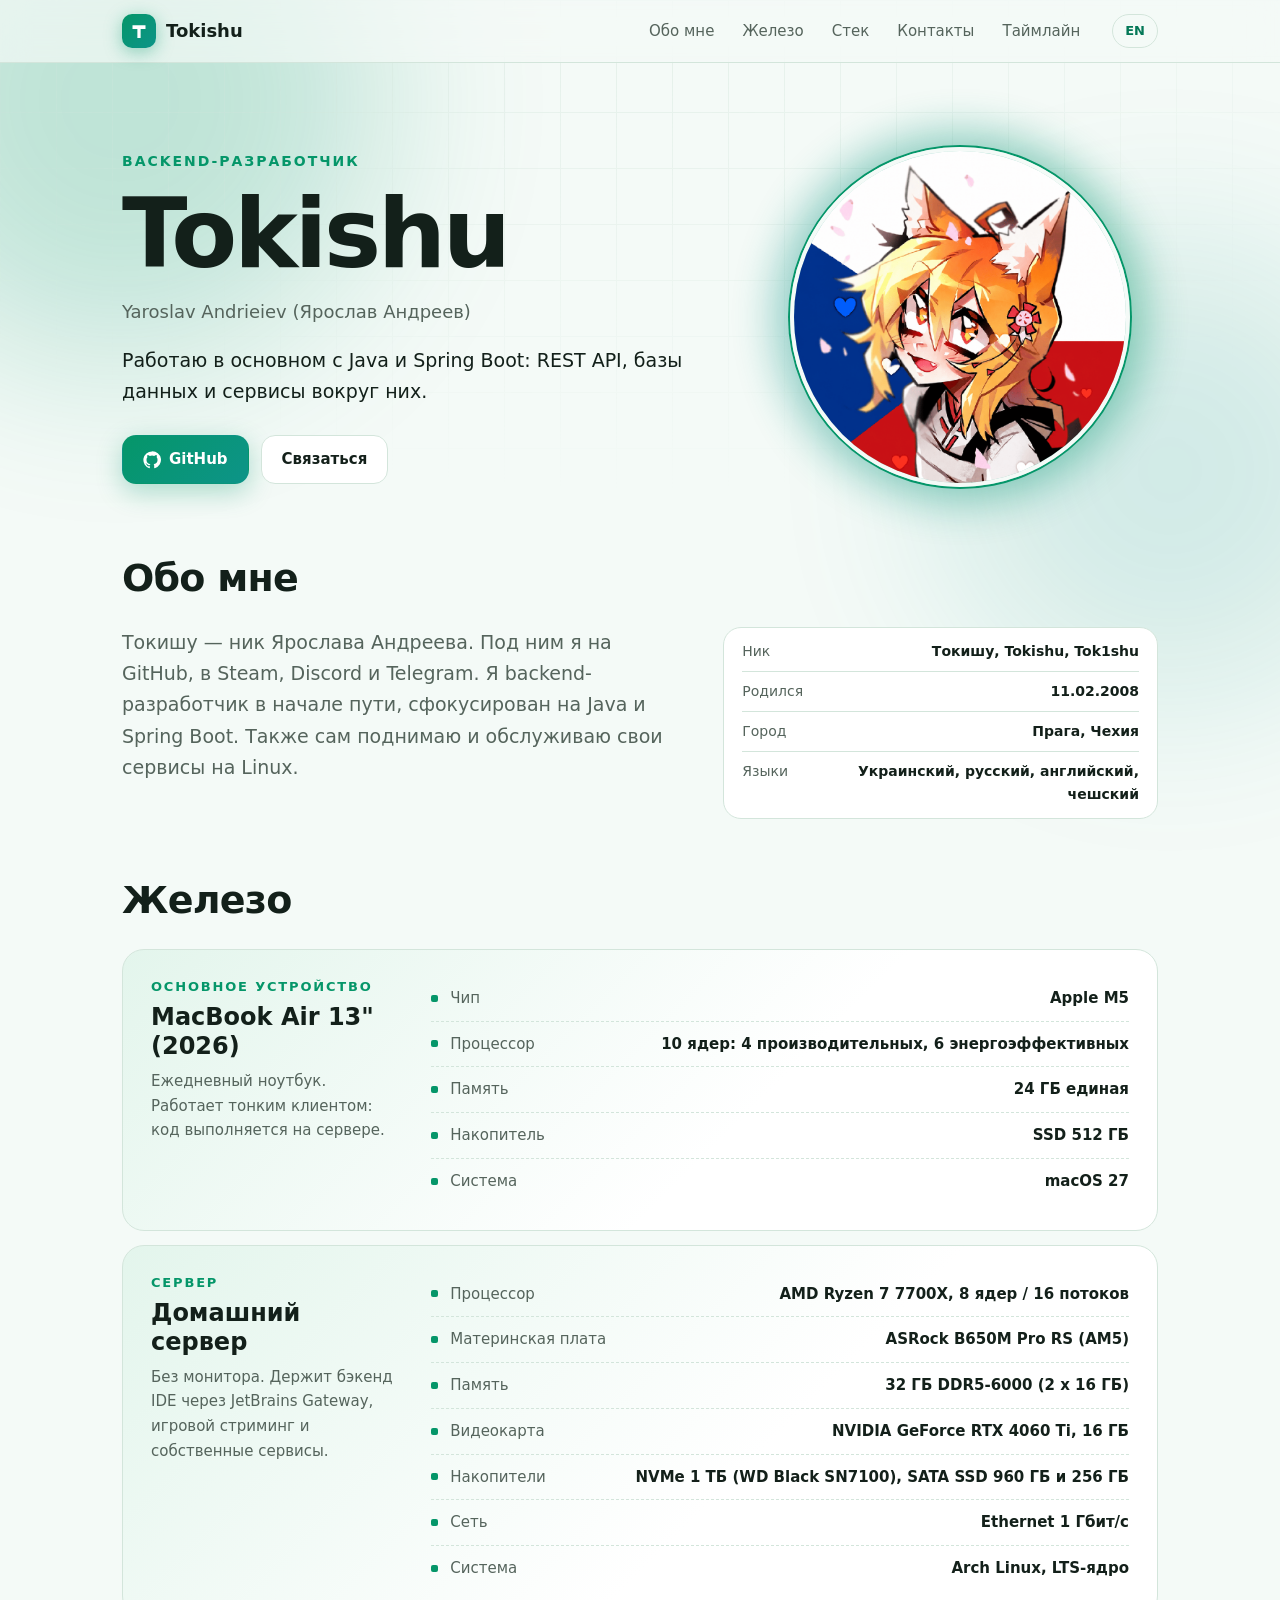
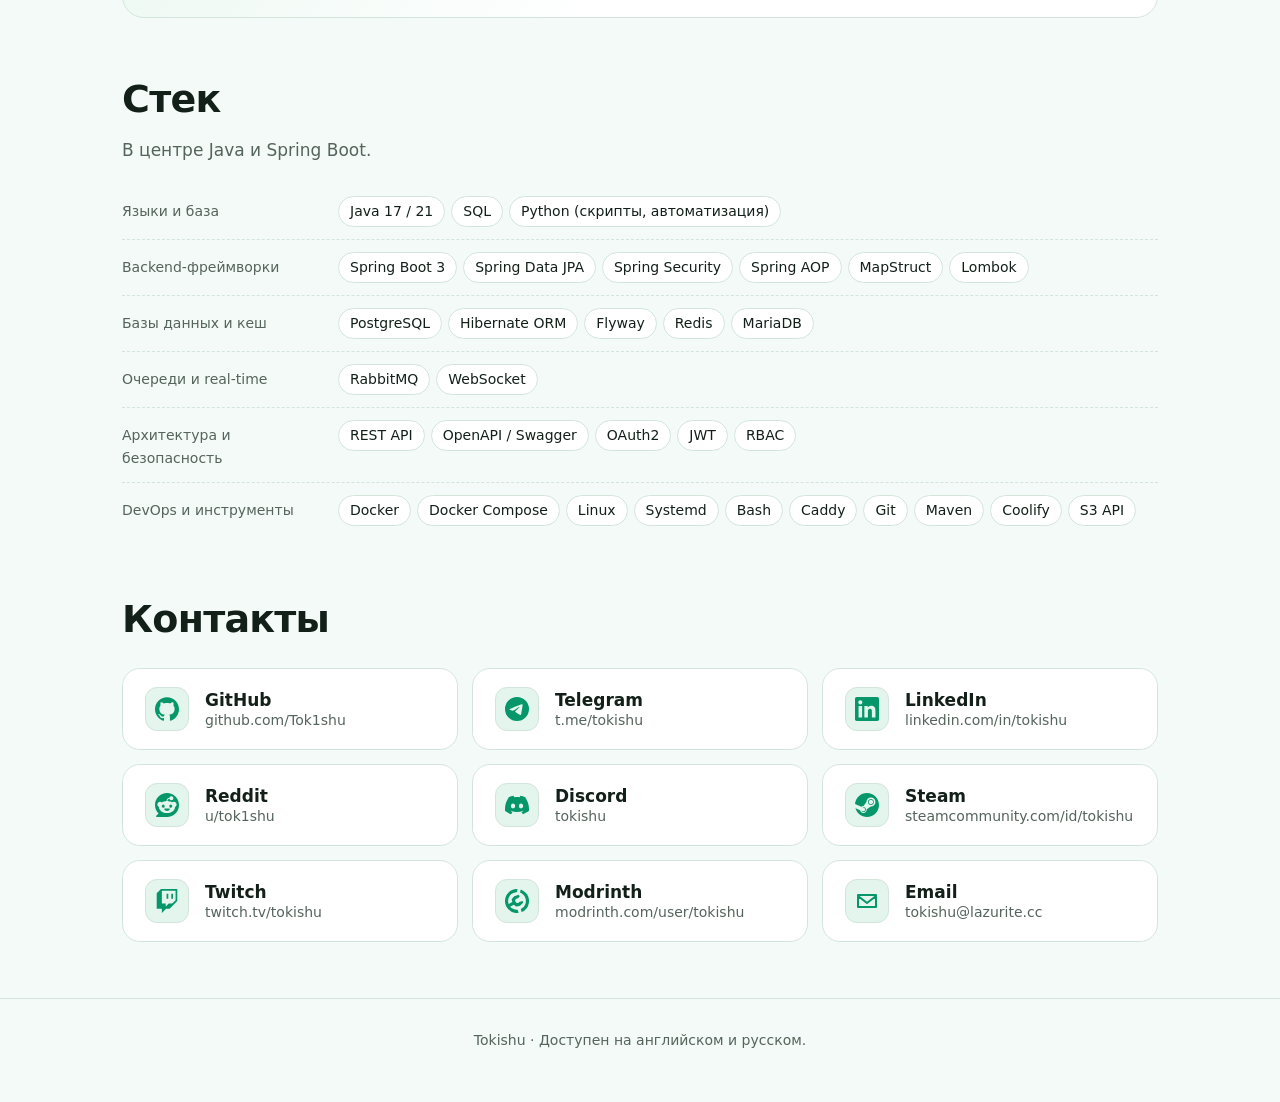
==== ru/index.html @ 4b9541d2 "Initial site: tokishu.lazurite.cc Static personal site (EN/RU) with timeline, hardware, stack and co" ====
<!doctype html>
<html lang="ru"><head><meta charset="utf-8"><meta name="viewport" content="width=device-width,initial-scale=1">
<title>Токишу (Tokishu): backend-разработчик, Java и Spring Boot</title>
<meta name="description" content="Токишу (Ярослав Андреев, Tokishu, Tok1shu) — backend-разработчик, работает с Java и Spring Boot. Профили, железо и контакты.">
<link rel="canonical" href="https://tokishu.lazurite.cc/ru/">
<link rel="alternate" hreflang="en" href="https://tokishu.lazurite.cc/"><link rel="alternate" hreflang="ru" href="https://tokishu.lazurite.cc/ru/"><link rel="alternate" hreflang="x-default" href="https://tokishu.lazurite.cc/">
<meta property="og:type" content="profile"><meta property="og:title" content="Токишу (Tokishu): backend-разработчик, Java и Spring Boot"><meta property="og:description" content="Токишу (Ярослав Андреев, Tokishu, Tok1shu) — backend-разработчик, работает с Java и Spring Boot. Профили, железо и контакты."><meta property="og:url" content="https://tokishu.lazurite.cc/ru/">
<meta property="profile:first_name" content="Yaroslav"><meta property="profile:last_name" content="Andrieiev"><meta property="profile:username" content="tokishu">
<meta name="robots" content="index,follow,max-image-preview:large,max-snippet:-1,max-video-preview:-1">
<meta name="author" content="Yaroslav Andrieiev">
<meta name="referrer" content="strict-origin-when-cross-origin">
<meta name="color-scheme" content="dark light">
<meta name="theme-color" content="#141414" media="(prefers-color-scheme: dark)"><meta name="theme-color" content="#f4faf7" media="(prefers-color-scheme: light)">
<meta name="format-detection" content="telephone=no">
<link rel="icon" href="/favicon.svg" type="image/svg+xml"><link rel="icon" href="/icon-192.png" type="image/png" sizes="192x192"><link rel="apple-touch-icon" href="/apple-touch-icon.png"><link rel="manifest" href="/site.webmanifest">
<link rel="alternate" type="text/plain" href="/llms.txt" title="llms.txt"><link rel="sitemap" type="application/xml" href="/sitemap.xml">
<meta property="og:site_name" content="Tokishu"><meta property="og:locale" content="ru_RU"><meta property="og:locale:alternate" content="en_US">
<meta property="og:image" content="https://tokishu.lazurite.cc/og-ru.png"><meta property="og:image:type" content="image/png"><meta property="og:image:width" content="1200"><meta property="og:image:height" content="630"><meta property="og:image:alt" content="Токишу, Ярослав Андреев, backend-разработчик: Java и Spring Boot">
<meta name="twitter:card" content="summary_large_image"><meta name="twitter:title" content="Токишу (Tokishu): backend-разработчик, Java и Spring Boot"><meta name="twitter:description" content="Токишу (Ярослав Андреев, Tokishu, Tok1shu) — backend-разработчик, работает с Java и Spring Boot. Профили, железо и контакты."><meta name="twitter:image" content="https://tokishu.lazurite.cc/og-ru.png"><meta name="twitter:image:alt" content="Токишу, Ярослав Андреев, backend-разработчик: Java и Spring Boot">
<link rel="stylesheet" href="/style.css">
<script type="application/ld+json">{"@context": "https://schema.org", "@graph": [{"@type": "Person", "@id": "https://tokishu.lazurite.cc/#person", "name": "Tokishu", "alternateName": ["Tok1shu", "Токишу", "Yaroslav Andrieiev", "Ярослав Андреев"], "givenName": "Yaroslav", "familyName": "Andrieiev", "birthDate": "2008-02-11", "homeLocation": {"@type": "City", "name": "Prague"}, "url": "https://tokishu.lazurite.cc/", "image": "https://tokishu.lazurite.cc/avatar.jpg", "jobTitle": "Backend developer", "description": "Токишу (Ярослав Андреев, Tokishu, Tok1shu) — backend-разработчик, работает с Java и Spring Boot. Профили, железо и контакты.", "email": "tokishu@lazurite.cc", "knowsAbout": ["Java", "Spring Boot", "REST API", "Backend development", "Linux", "Docker"], "sameAs": ["https://github.com/Tok1shu", "https://www.twitch.tv/tokishu", "https://modrinth.com/user/tokishu", "https://steamcommunity.com/id/tokishu/", "https://discord.com/users/761175017588916224", "https://t.me/tokishu", "https://www.linkedin.com/in/tokishu/", "https://www.reddit.com/user/tok1shu/"]}, {"@type": "WebSite", "@id": "https://tokishu.lazurite.cc/#site", "url": "https://tokishu.lazurite.cc/", "name": "Tokishu", "inLanguage": "ru"}]}</script>
</head><body>
<div class="bg" aria-hidden="true"><i class="o1"></i><i class="o2"></i><i class="grid"></i></div>
<header class="top"><div class="wrap bar2"><a class="brand" href="/ru/"><span class="tile" aria-hidden="true"><svg viewBox="0 0 64 64"><path d="M16 18h32v9H36v22h-8V27H16z" fill="currentColor"/></svg></span><span>Tokishu</span></a>
<nav><a href="#about">Обо мне</a><a href="#hardware">Железо</a><a href="#stack">Стек</a><a href="#contacts">Контакты</a><a href="/ru/timeline/">Таймлайн</a></nav><a class="lang" href="/" hreflang="en">EN</a></div></header>
<main>
<section class="hero wrap" id="top"><div class="hcopy">
<div class="role">Backend-разработчик</div>
<h1>Tokishu</h1>
<p class="real">Yaroslav Andrieiev (Ярослав Андреев)</p>
<p class="lead">Работаю в основном с Java и Spring Boot: REST API, базы данных и сервисы вокруг них.</p>
<div class="cta"><a class="btn primary" href="https://github.com/Tok1shu"><svg viewBox="0 0 24 24" aria-hidden="true"><path fill="currentColor" d="M12 .5a11.5 11.5 0 0 0-3.64 22.41c.58.1.79-.25.79-.56v-2c-3.2.7-3.87-1.37-3.87-1.37-.52-1.33-1.28-1.69-1.28-1.69-1.04-.71.08-.7.08-.7 1.15.08 1.76 1.18 1.76 1.18 1.03 1.76 2.7 1.25 3.35.96.1-.74.4-1.25.73-1.54-2.55-.29-5.24-1.28-5.24-5.69 0-1.26.45-2.28 1.18-3.09-.12-.29-.51-1.46.11-3.05 0 0 .97-.31 3.17 1.18a11 11 0 0 1 5.77 0c2.2-1.49 3.17-1.18 3.17-1.18.62 1.59.23 2.76.11 3.05.74.81 1.18 1.83 1.18 3.09 0 4.42-2.69 5.39-5.25 5.68.41.36.78 1.06.78 2.13v3.16c0 .31.21.67.8.56A11.5 11.5 0 0 0 12 .5z"/></svg>GitHub</a><a class="btn" href="#contacts">Связаться</a></div></div>
<div class="ava"><img src="/avatar.jpg" alt="Tokishu" width="460" height="460"></div></section>
<section class="wrap" id="about"><h2>Обо мне</h2><div class="split"><p class="big">Токишу — ник Ярослава Андреева. Под ним я на GitHub, в Steam, Discord и Telegram. Я backend-разработчик в начале пути, сфокусирован на Java и Spring Boot. Также сам поднимаю и обслуживаю свои сервисы на Linux.</p><dl class="facts"><div><dt>Ник</dt><dd>Токишу, Tokishu, Tok1shu</dd></div><div><dt>Родился</dt><dd>11.02.2008</dd></div><div><dt>Город</dt><dd>Прага, Чехия</dd></div><div><dt>Языки</dt><dd>Украинский, русский, английский, чешский</dd></div></dl></div></section>
<section class="wrap" id="hardware"><h2>Железо</h2><div class="hwlist"><div class="hwrow"><div class="hwinfo"><div class="eyebrow">Основное устройство</div><h3>MacBook Air 13&quot; (2026)</h3><p>Ежедневный ноутбук. Работает тонким клиентом: код выполняется на сервере.</p></div><dl class="hwstats" style="--n:5"><div><dt>Чип</dt><dd>Apple M5</dd></div><div><dt>Процессор</dt><dd>10 ядер: 4 производительных, 6 энергоэффективных</dd></div><div><dt>Память</dt><dd>24 ГБ единая</dd></div><div><dt>Накопитель</dt><dd>SSD 512 ГБ</dd></div><div><dt>Система</dt><dd>macOS 27</dd></div></dl></div><div class="hwrow"><div class="hwinfo"><div class="eyebrow">Сервер</div><h3>Домашний сервер</h3><p>Без монитора. Держит бэкенд IDE через JetBrains Gateway, игровой стриминг и собственные сервисы.</p></div><dl class="hwstats" style="--n:7"><div><dt>Процессор</dt><dd>AMD Ryzen 7 7700X, 8 ядер / 16 потоков</dd></div><div><dt>Материнская плата</dt><dd>ASRock B650M Pro RS (AM5)</dd></div><div><dt>Память</dt><dd>32 ГБ DDR5-6000 (2 x 16 ГБ)</dd></div><div><dt>Видеокарта</dt><dd>NVIDIA GeForce RTX 4060 Ti, 16 ГБ</dd></div><div><dt>Накопители</dt><dd>NVMe 1 ТБ (WD Black SN7100), SATA SSD 960 ГБ и 256 ГБ</dd></div><div><dt>Сеть</dt><dd>Ethernet 1 Гбит/с</dd></div><div><dt>Система</dt><dd>Arch Linux, LTS-ядро</dd></div></dl></div></div></section>
<section class="wrap" id="stack"><h2>Стек</h2><p class="sub">В центре Java и Spring Boot.</p><div class="sgrid"><div class="sg"><h3>Языки и база</h3><div class="chips"><span>Java 17 / 21</span><span>SQL</span><span>Python (скрипты, автоматизация)</span></div></div><div class="sg"><h3>Backend-фреймворки</h3><div class="chips"><span>Spring Boot 3</span><span>Spring Data JPA</span><span>Spring Security</span><span>Spring AOP</span><span>MapStruct</span><span>Lombok</span></div></div><div class="sg"><h3>Базы данных и кеш</h3><div class="chips"><span>PostgreSQL</span><span>Hibernate ORM</span><span>Flyway</span><span>Redis</span><span>MariaDB</span></div></div><div class="sg"><h3>Очереди и real-time</h3><div class="chips"><span>RabbitMQ</span><span>WebSocket</span></div></div><div class="sg"><h3>Архитектура и безопасность</h3><div class="chips"><span>REST API</span><span>OpenAPI / Swagger</span><span>OAuth2</span><span>JWT</span><span>RBAC</span></div></div><div class="sg"><h3>DevOps и инструменты</h3><div class="chips"><span>Docker</span><span>Docker Compose</span><span>Linux</span><span>Systemd</span><span>Bash</span><span>Caddy</span><span>Git</span><span>Maven</span><span>Coolify</span><span>S3 API</span></div></div></div></section>
<section class="wrap" id="contacts"><h2>Контакты</h2><div class="links">
<a class="link" rel="me" href="https://github.com/Tok1shu"><span class="ic"><svg viewBox="0 0 24 24" aria-hidden="true" fill="currentColor"><path d="M12 .297c-6.63 0-12 5.373-12 12 0 5.303 3.438 9.8 8.205 11.385.6.113.82-.258.82-.577 0-.285-.01-1.04-.015-2.04-3.338.724-4.042-1.61-4.042-1.61C4.422 18.07 3.633 17.7 3.633 17.7c-1.087-.744.084-.729.084-.729 1.205.084 1.838 1.236 1.838 1.236 1.07 1.835 2.809 1.305 3.495.998.108-.776.417-1.305.76-1.605-2.665-.3-5.466-1.332-5.466-5.93 0-1.31.465-2.38 1.235-3.22-.135-.303-.54-1.523.105-3.176 0 0 1.005-.322 3.3 1.23.96-.267 1.98-.399 3-.405 1.02.006 2.04.138 3 .405 2.28-1.552 3.285-1.23 3.285-1.23.645 1.653.24 2.873.12 3.176.765.84 1.23 1.91 1.23 3.22 0 4.61-2.805 5.625-5.475 5.92.42.36.81 1.096.81 2.22 0 1.606-.015 2.896-.015 3.286 0 .315.21.69.825.57C20.565 22.092 24 17.592 24 12.297c0-6.627-5.373-12-12-12"/></svg></span><span><b>GitHub</b>github.com/Tok1shu</span></a><a class="link" rel="me" href="https://t.me/tokishu"><span class="ic"><svg viewBox="0 0 24 24" aria-hidden="true" fill="currentColor"><path d="M11.944 0A12 12 0 0 0 0 12a12 12 0 0 0 12 12 12 12 0 0 0 12-12A12 12 0 0 0 12 0a12 12 0 0 0-.056 0zm4.962 7.224c.1-.002.321.023.465.14a.506.506 0 0 1 .171.325c.016.093.036.306.02.472-.18 1.898-.962 6.502-1.36 8.627-.168.9-.499 1.201-.82 1.23-.696.065-1.225-.46-1.9-.902-1.056-.693-1.653-1.124-2.678-1.8-1.185-.78-.417-1.21.258-1.91.177-.184 3.247-2.977 3.307-3.23.007-.032.014-.15-.056-.212s-.174-.041-.249-.024c-.106.024-1.793 1.14-5.061 3.345-.48.33-.913.49-1.302.48-.428-.008-1.252-.241-1.865-.44-.752-.245-1.349-.374-1.297-.789.027-.216.325-.437.893-.663 3.498-1.524 5.83-2.529 6.998-3.014 3.332-1.386 4.025-1.627 4.476-1.635z"/></svg></span><span><b>Telegram</b>t.me/tokishu</span></a><a class="link" rel="me" href="https://www.linkedin.com/in/tokishu/"><span class="ic"><svg viewBox="0 0 24 24" aria-hidden="true" fill="currentColor"><path d="M20.447 20.452h-3.554v-5.569c0-1.328-.027-3.037-1.852-3.037-1.853 0-2.136 1.445-2.136 2.939v5.667H9.351V9h3.414v1.561h.046c.477-.9 1.637-1.85 3.37-1.85 3.601 0 4.267 2.37 4.267 5.455v6.286zM5.337 7.433c-1.144 0-2.063-.926-2.063-2.065 0-1.138.92-2.063 2.063-2.063 1.14 0 2.064.925 2.064 2.063 0 1.139-.925 2.065-2.064 2.065zm1.782 13.019H3.555V9h3.564v11.452zM22.225 0H1.771C.792 0 0 .774 0 1.729v20.542C0 23.227.792 24 1.771 24h20.451C23.2 24 24 23.227 24 22.271V1.729C24 .774 23.2 0 22.222 0h.003z"/></svg></span><span><b>LinkedIn</b>linkedin.com/in/tokishu</span></a><a class="link" rel="me" href="https://www.reddit.com/user/tok1shu/"><span class="ic"><svg viewBox="0 0 24 24" aria-hidden="true" fill="currentColor"><path d="M12 0C5.373 0 0 5.373 0 12c0 3.314 1.343 6.314 3.515 8.485l-2.286 2.286C.775 23.225 1.097 24 1.738 24H12c6.627 0 12-5.373 12-12S18.627 0 12 0Zm4.388 3.199c1.104 0 1.999.895 1.999 1.999 0 1.105-.895 2-1.999 2-.946 0-1.739-.657-1.947-1.539v.002c-1.147.162-2.032 1.15-2.032 2.341v.007c1.776.067 3.4.567 4.686 1.363.473-.363 1.064-.58 1.707-.58 1.547 0 2.802 1.254 2.802 2.802 0 1.117-.655 2.081-1.601 2.531-.088 3.256-3.637 5.876-7.997 5.876-4.361 0-7.905-2.617-7.998-5.87-.954-.447-1.614-1.415-1.614-2.538 0-1.548 1.255-2.802 2.803-2.802.645 0 1.239.218 1.712.585 1.275-.79 2.881-1.291 4.64-1.365v-.01c0-1.663 1.263-3.034 2.88-3.207.188-.911.993-1.595 1.959-1.595Zm-8.085 8.376c-.784 0-1.459.78-1.506 1.797-.047 1.016.64 1.429 1.426 1.429.786 0 1.371-.369 1.418-1.385.047-1.017-.553-1.841-1.338-1.841Zm7.406 0c-.786 0-1.385.824-1.338 1.841.047 1.017.634 1.385 1.418 1.385.785 0 1.473-.413 1.426-1.429-.046-1.017-.721-1.797-1.506-1.797Zm-3.703 4.013c-.974 0-1.907.048-2.77.135-.147.015-.241.168-.183.305.483 1.154 1.622 1.964 2.953 1.964 1.33 0 2.47-.81 2.953-1.964.057-.137-.037-.29-.184-.305-.863-.087-1.795-.135-2.769-.135Z"/></svg></span><span><b>Reddit</b>u/tok1shu</span></a><a class="link" rel="me" href="https://discord.com/users/761175017588916224"><span class="ic"><svg viewBox="0 0 24 24" aria-hidden="true" fill="currentColor"><path d="M20.317 4.3698a19.7913 19.7913 0 00-4.8851-1.5152.0741.0741 0 00-.0785.0371c-.211.3753-.4447.8648-.6083 1.2495-1.8447-.2762-3.68-.2762-5.4868 0-.1636-.3933-.4058-.8742-.6177-1.2495a.077.077 0 00-.0785-.037 19.7363 19.7363 0 00-4.8852 1.515.0699.0699 0 00-.0321.0277C.5334 9.0458-.319 13.5799.0992 18.0578a.0824.0824 0 00.0312.0561c2.0528 1.5076 4.0413 2.4228 5.9929 3.0294a.0777.0777 0 00.0842-.0276c.4616-.6304.8731-1.2952 1.226-1.9942a.076.076 0 00-.0416-.1057c-.6528-.2476-1.2743-.5495-1.8722-.8923a.077.077 0 01-.0076-.1277c.1258-.0943.2517-.1923.3718-.2914a.0743.0743 0 01.0776-.0105c3.9278 1.7933 8.18 1.7933 12.0614 0a.0739.0739 0 01.0785.0095c.1202.099.246.1981.3728.2924a.077.077 0 01-.0066.1276 12.2986 12.2986 0 01-1.873.8914.0766.0766 0 00-.0407.1067c.3604.698.7719 1.3628 1.225 1.9932a.076.076 0 00.0842.0286c1.961-.6067 3.9495-1.5219 6.0023-3.0294a.077.077 0 00.0313-.0552c.5004-5.177-.8382-9.6739-3.5485-13.6604a.061.061 0 00-.0312-.0286zM8.02 15.3312c-1.1825 0-2.1569-1.0857-2.1569-2.419 0-1.3332.9555-2.4189 2.157-2.4189 1.2108 0 2.1757 1.0952 2.1568 2.419 0 1.3332-.9555 2.4189-2.1569 2.4189zm7.9748 0c-1.1825 0-2.1569-1.0857-2.1569-2.419 0-1.3332.9554-2.4189 2.1569-2.4189 1.2108 0 2.1757 1.0952 2.1568 2.419 0 1.3332-.946 2.4189-2.1568 2.4189Z"/></svg></span><span><b>Discord</b>tokishu</span></a><a class="link" rel="me" href="https://steamcommunity.com/id/tokishu/"><span class="ic"><svg viewBox="0 0 24 24" aria-hidden="true" fill="currentColor"><path d="M11.979 0C5.678 0 .511 4.86.022 11.037l6.432 2.658c.545-.371 1.203-.59 1.912-.59.063 0 .125.004.188.006l2.861-4.142V8.91c0-2.495 2.028-4.524 4.524-4.524 2.494 0 4.524 2.031 4.524 4.527s-2.03 4.525-4.524 4.525h-.105l-4.076 2.911c0 .052.004.105.004.159 0 1.875-1.515 3.396-3.39 3.396-1.635 0-3.016-1.173-3.331-2.727L.436 15.27C1.862 20.307 6.486 24 11.979 24c6.627 0 11.999-5.373 11.999-12S18.605 0 11.979 0zM7.54 18.21l-1.473-.61c.262.543.714.999 1.314 1.25 1.297.539 2.793-.076 3.332-1.375.263-.63.264-1.319.005-1.949s-.75-1.121-1.377-1.383c-.624-.26-1.29-.249-1.878-.03l1.523.63c.956.4 1.409 1.5 1.009 2.455-.397.957-1.497 1.41-2.454 1.012H7.54zm11.415-9.303c0-1.662-1.353-3.015-3.015-3.015-1.665 0-3.015 1.353-3.015 3.015 0 1.665 1.35 3.015 3.015 3.015 1.663 0 3.015-1.35 3.015-3.015zm-5.273-.005c0-1.252 1.013-2.266 2.265-2.266 1.249 0 2.266 1.014 2.266 2.266 0 1.251-1.017 2.265-2.266 2.265-1.253 0-2.265-1.014-2.265-2.265z"/></svg></span><span><b>Steam</b>steamcommunity.com/id/tokishu</span></a><a class="link" rel="me" href="https://www.twitch.tv/tokishu"><span class="ic"><svg viewBox="0 0 24 24" aria-hidden="true" fill="currentColor"><path d="M11.571 4.714h1.715v5.143H11.57zm4.715 0H18v5.143h-1.714zM6 0L1.714 4.286v15.428h5.143V24l4.286-4.286h3.428L22.286 12V0zm14.571 11.143l-3.428 3.428h-3.429l-3 3v-3H6.857V1.714h13.714Z"/></svg></span><span><b>Twitch</b>twitch.tv/tokishu</span></a><a class="link" rel="me" href="https://modrinth.com/user/tokishu"><span class="ic"><svg viewBox="0 0 24 24" aria-hidden="true" fill="currentColor"><path d="M12.252.004a11.78 11.768 0 0 0-8.92 3.73 11 10.999 0 0 0-2.17 3.11 11.37 11.359 0 0 0-1.16 5.169c0 1.42.17 2.5.6 3.77.24.759.77 1.899 1.17 2.529a12.3 12.298 0 0 0 8.85 5.639c.44.05 2.54.07 2.76.02.2-.04.22.1-.26-1.7l-.36-1.37-1.01-.06a8.5 8.489 0 0 1-5.18-1.8 5.34 5.34 0 0 1-1.3-1.26c0-.05.34-.28.74-.5a37.572 37.545 0 0 1 2.88-1.629c.03 0 .5.45 1.06.98l1 .97 2.07-.43 2.06-.43 1.47-1.47c.8-.8 1.48-1.5 1.48-1.52 0-.09-.42-1.63-.46-1.7-.04-.06-.2-.03-1.02.18-.53.13-1.2.3-1.45.4l-.48.15-.53.53-.53.53-.93.1-.93.07-.52-.5a2.7 2.7 0 0 1-.96-1.7l-.13-.6.43-.57c.68-.9.68-.9 1.46-1.1.4-.1.65-.2.83-.33.13-.099.65-.579 1.14-1.069l.9-.9-.7-.7-.7-.7-1.95.54c-1.07.3-1.96.53-1.97.53-.03 0-2.23 2.48-2.63 2.97l-.29.35.28 1.03c.16.56.3 1.16.31 1.34l.03.3-.34.23c-.37.23-2.22 1.3-2.84 1.63-.36.2-.37.2-.44.1-.08-.1-.23-.6-.32-1.03-.18-.86-.17-2.75.02-3.73a8.84 8.839 0 0 1 7.9-6.93c.43-.03.77-.08.78-.1.06-.17.5-2.999.47-3.039-.01-.02-.1-.02-.2-.03Zm3.68.67c-.2 0-.3.1-.37.38-.06.23-.46 2.42-.46 2.52 0 .04.1.11.22.16a8.51 8.499 0 0 1 2.99 2 8.38 8.379 0 0 1 2.16 3.449 6.9 6.9 0 0 1 .4 2.8c0 1.07 0 1.27-.1 1.73a9.37 9.369 0 0 1-1.76 3.769c-.32.4-.98 1.06-1.37 1.38-.38.32-1.54 1.1-1.7 1.14-.1.03-.1.06-.07.26.03.18.64 2.56.7 2.78l.06.06a12.07 12.058 0 0 0 7.27-9.4c.13-.77.13-2.58 0-3.4a11.96 11.948 0 0 0-5.73-8.578c-.7-.42-2.05-1.06-2.25-1.06Z"/></svg></span><span><b>Modrinth</b>modrinth.com/user/tokishu</span></a>
<a class="link" href="mailto:tokishu@lazurite.cc"><span class="ic"><svg viewBox="0 0 24 24" aria-hidden="true"><path fill="none" stroke="currentColor" stroke-width="2" stroke-linecap="round" stroke-linejoin="round" d="M3 6h18v12H3zM3 7l9 7 9-7"/></svg></span><span><b>Email</b>tokishu@lazurite.cc</span></a>
</div></section>
</main>
<footer><div class="wrap">Tokishu · Доступен на английском и русском.</div></footer>
<script src="/app.js" defer></script>
</body></html>
---- style.css ----
:root{--bg:#141414;--surface:#171717;--card:#1c1c1c;--elev:#262626;--line:#303030;--text:#ececec;--muted:#a3a3a3;
--accent:#34d399;--accent2:#6ee7b7;--teal:#2dd4bf;--tint:#18231c;--on:#06281c;--r:18px}
@media (prefers-color-scheme:light){:root{--bg:#f4faf7;--surface:#fff;--card:#fff;--elev:#eaf5ef;--line:#d3e5db;--text:#13201a;--muted:#55645c;--accent:#059669;--accent2:#047857;--teal:#0d9488;--tint:#e3f5ec;--on:#fff}}
*{box-sizing:border-box}html{scroll-behavior:smooth;scroll-padding-top:80px}
body{margin:0;background:var(--bg);color:var(--text);font:17px/1.65 ui-sans-serif,system-ui,-apple-system,"Segoe UI",Roboto,sans-serif;-webkit-font-smoothing:antialiased}
a{color:var(--accent);text-decoration:none}img{max-width:100%;display:block}
.wrap{max-width:1080px;margin:0 auto;padding:0 22px}
.bg{position:fixed;inset:0;z-index:-1;overflow:hidden;pointer-events:none}
.bg i{position:absolute;border-radius:50%;filter:blur(90px);opacity:.5}
.o1{width:520px;height:520px;background:var(--accent);left:-140px;top:-160px;opacity:.22!important;animation:f1 18s ease-in-out infinite alternate}
.o2{width:460px;height:460px;background:var(--teal);right:-120px;top:240px;opacity:.14!important;animation:f2 22s ease-in-out infinite alternate}
.bg .grid{inset:0;border-radius:0;filter:none;opacity:.5;background-image:linear-gradient(var(--line) 1px,transparent 1px),linear-gradient(90deg,var(--line) 1px,transparent 1px);background-size:56px 56px;-webkit-mask-image:radial-gradient(70% 55% at 50% 0,#000,transparent);mask-image:radial-gradient(70% 55% at 50% 0,#000,transparent)}
@keyframes f1{to{transform:translate(120px,80px)}}@keyframes f2{to{transform:translate(-100px,-60px)}}
.top{position:sticky;top:0;z-index:20;backdrop-filter:blur(14px);-webkit-backdrop-filter:blur(14px);background:color-mix(in srgb,var(--bg) 70%,transparent);border-bottom:1px solid var(--line)}
.bar2{display:flex;align-items:center;gap:20px;height:62px}
.brand{display:flex;align-items:center;gap:10px;font-weight:700;color:var(--text);font-size:18px}
.tile{width:34px;height:34px;border-radius:10px;display:grid;place-items:center;background:linear-gradient(135deg,var(--accent),var(--teal));color:var(--on);box-shadow:0 4px 18px color-mix(in srgb,var(--accent) 40%,transparent)}
.tile svg{width:26px;height:26px}
.top nav{display:flex;gap:4px;margin-left:auto}.top nav a{color:var(--muted);padding:6px 12px;border-radius:99px;font-size:15px;transition:.2s}
.top nav a:hover{color:var(--text);background:var(--elev)}
.lang{padding:5px 12px;border:1px solid var(--line);border-radius:99px;font-size:13px;font-weight:700;color:var(--accent2)}
.hero{display:grid;grid-template-columns:1.2fr .8fr;gap:48px;align-items:center;padding-top:84px;padding-bottom:40px}
.role{color:var(--accent);font-weight:700;font-size:14px;letter-spacing:.14em;text-transform:uppercase;margin-bottom:14px}
.lead{max-width:30em}
.ava{justify-self:center;position:relative}.ava::before{content:"";position:absolute;inset:-14px;border-radius:50%;background:conic-gradient(from 90deg,var(--accent),var(--teal),var(--accent));filter:blur(22px);opacity:.45}
.ava img{position:relative;width:min(340px,70vw);height:auto;aspect-ratio:1;object-fit:cover;border-radius:50%;border:4px solid var(--bg);box-shadow:0 0 0 2px var(--accent)}
.brand img{border-radius:50%}.sub{color:var(--muted);margin:-12px 0 20px}.more{margin:22px 0 0}
.badge{display:inline-flex;align-items:center;gap:8px;padding:5px 14px;border:1px solid var(--line);border-radius:99px;background:var(--tint);color:var(--accent2);font-size:13px;margin-bottom:20px}
.badge i{width:8px;height:8px;border-radius:50%;background:var(--accent);box-shadow:0 0 0 0 var(--accent);animation:pulse 2s infinite}
@keyframes pulse{70%{box-shadow:0 0 0 9px transparent}100%{box-shadow:0 0 0 0 transparent}}
h1{font-size:clamp(52px,9vw,96px);line-height:.98;margin:0 0 22px;letter-spacing:-.035em}
h1 span{background:linear-gradient(100deg,var(--accent),var(--teal));-webkit-background-clip:text;background-clip:text;color:transparent}
.lead{font-size:19px;margin:0 0 12px}.notknife{color:var(--muted);font-size:15px;margin:0}
.cta{display:flex;flex-wrap:wrap;gap:12px;margin-top:28px}
.btn{display:inline-flex;align-items:center;gap:8px;padding:11px 20px;border-radius:14px;border:1px solid var(--line);background:var(--card);color:var(--text);font-weight:600;font-size:15px;transition:.2s}
.btn svg{width:18px;height:18px}.btn:hover{border-color:var(--accent);transform:translateY(-2px)}
.btn.primary{background:linear-gradient(135deg,var(--accent),var(--teal));border-color:transparent;color:var(--on);box-shadow:0 8px 26px color-mix(in srgb,var(--accent) 30%,transparent)}
.win{margin:0;border:1px solid var(--line);border-radius:var(--r);background:var(--surface);overflow:hidden;box-shadow:0 30px 70px -20px rgba(0,0,0,.55)}
.win .bar{display:flex;gap:6px;padding:10px 14px;border-bottom:1px solid var(--line);background:var(--card)}
.win .bar i{width:10px;height:10px;border-radius:50%;background:var(--line)}.win .bar i:first-child{background:var(--accent)}
.win img{width:100%;height:auto}
section.wrap:not(.hero){padding-top:30px;padding-bottom:30px}#contacts{padding-bottom:56px!important}
h2{font-size:clamp(26px,4vw,38px);line-height:1.15;margin:0 0 26px;letter-spacing:-.02em}
.eyebrow{color:var(--accent);font-weight:700;font-size:13px;letter-spacing:.14em;text-transform:uppercase;margin-bottom:10px}
.split{display:grid;grid-template-columns:1.3fr 1fr;gap:36px;align-items:start}
.big{font-size:19px;color:var(--muted);margin:0}
.facts{margin:0;background:var(--card);border:1px solid var(--line);border-radius:var(--r);padding:4px 18px;align-self:start}
.facts div{display:flex;justify-content:space-between;gap:16px;padding:8px 0;border-bottom:1px solid var(--line)}.facts div:last-child{border:0}
.facts dt{color:var(--muted);font-size:14px}.facts dd{margin:0;font-weight:600;text-align:right;font-size:14px}
.feats{list-style:none;margin:0 0 36px;padding:0;display:grid;grid-template-columns:repeat(3,1fr);gap:14px}
.feats li{background:var(--card);border:1px solid var(--line);border-radius:var(--r);padding:22px;transition:.25s}
.feats li:hover{border-color:var(--accent);transform:translateY(-3px);background:linear-gradient(160deg,var(--tint),var(--card))}
.feats h3,.card h3{margin:0 0 6px;font-size:18px}.feats p,.card p{margin:0;color:var(--muted);font-size:15px}
.gallery{display:grid;grid-template-columns:1fr 1fr;gap:18px;margin-bottom:36px}
.mob{display:grid;grid-template-columns:230px 1fr;gap:40px;align-items:center;background:linear-gradient(135deg,var(--tint),var(--card));border:1px solid var(--line);border-radius:26px;padding:30px}
.mob h3{font-size:24px;margin:0 0 8px}.mob p{color:var(--muted);margin:0 0 20px}
.phone{margin:0;border:7px solid var(--elev);border-radius:30px;overflow:hidden;box-shadow:0 20px 50px -15px rgba(0,0,0,.6)}
.chips{display:flex;flex-wrap:wrap;gap:10px}.chips span{padding:8px 16px;border-radius:99px;background:var(--card);border:1px solid var(--line);font-size:15px;font-weight:500;transition:.2s}
.chips span:hover{border-color:var(--accent);color:var(--accent2)}
.cards{display:grid;grid-template-columns:repeat(auto-fit,minmax(300px,1fr));gap:14px}
.card{display:flex;flex-direction:column;background:var(--card);border:1px solid var(--line);border-radius:var(--r);padding:22px;color:var(--text);position:relative;overflow:hidden;transition:.25s}
.card:hover{border-color:var(--accent);transform:translateY(-3px)}
.card::after{content:"";position:absolute;inset:0;pointer-events:none;opacity:0;transition:.25s;background:radial-gradient(280px circle at var(--mx,50%) var(--my,50%),color-mix(in srgb,var(--accent) 16%,transparent),transparent 70%)}.card:hover::after{opacity:1}
.go{margin-top:auto;padding-top:14px;color:var(--accent);font-size:14px;font-weight:600}
.links{display:grid;grid-template-columns:repeat(auto-fit,minmax(260px,1fr));gap:14px}
.link{display:flex;align-items:center;gap:16px;padding:18px 22px;background:var(--card);border:1px solid var(--line);border-radius:var(--r);color:var(--text);transition:.25s}
.link:hover{border-color:var(--accent);transform:translateY(-3px)}
.link span:not(.ic){display:flex;flex-direction:column;line-height:1.3;color:var(--muted);font-size:14px;min-width:0;overflow-wrap:anywhere}.link b{color:var(--text);font-size:17px}
.narrow{max-width:820px}
details{background:var(--card);border:1px solid var(--line);border-radius:14px;padding:16px 20px;margin-bottom:10px;transition:.2s}
details[open]{border-color:var(--accent);background:linear-gradient(160deg,var(--tint),var(--card))}
summary{cursor:pointer;font-weight:600;list-style:none;display:flex;justify-content:space-between;gap:12px}
summary::after{content:"+";color:var(--accent);font-size:22px;line-height:1}details[open] summary::after{content:"\2212"}
details p{margin:12px 0 0;color:var(--muted)}
footer{border-top:1px solid var(--line);padding:30px 0 50px;color:var(--muted);font-size:14px;text-align:center}
.js section:not(.hero),.js .hero .hcopy,.js .ava{opacity:0;transform:translateY(18px);transition:opacity .7s,transform .7s}
.js .in{opacity:1!important;transform:none!important}
@media(max-width:860px){.hero,.split{grid-template-columns:1fr}.ava{order:-1}.feats{grid-template-columns:1fr 1fr}.top nav{display:none}.lang{margin-left:auto}.mob{padding:22px}.phone{max-width:220px}.hero{padding-top:44px}}
@media(max-width:560px){.feats{grid-template-columns:1fr}}
@media(prefers-reduced-motion:reduce){*{animation:none!important;transition:none!important}}
.link .ic{width:44px;height:44px;border-radius:12px;display:grid;place-items:center;flex:none;background:var(--tint);border:1px solid var(--line);color:var(--accent);font-weight:800;font-size:14px;letter-spacing:.04em}.link .ic svg{width:22px;height:22px}
.link span:not(.ic){display:flex}
.tlpage{padding-top:56px;padding-bottom:40px}.h1s{font-size:clamp(36px,6vw,56px);margin:0 0 10px;letter-spacing:-.03em}.tlpage .sub{margin:0 0 36px}
.tl{list-style:none;margin:0;padding:0 0 0 26px;border-left:2px solid var(--line)}
.tl li{position:relative;padding:0 0 26px 26px}
.tl li::before{content:"";position:absolute;left:-34px;top:6px;width:14px;height:14px;border-radius:50%;background:var(--bg);border:3px solid var(--accent);box-shadow:0 0 0 4px var(--tint)}
.tl time{display:block;color:var(--accent);font-weight:700;font-size:14px;letter-spacing:.08em;margin-bottom:6px}
.tcard{background:var(--card);border:1px solid var(--line);border-radius:var(--r);padding:18px 22px;transition:.25s}.tcard:hover{border-color:var(--accent)}
.tcard h3{margin:0 0 6px;font-size:19px}.tcard p{margin:0;color:var(--muted);font-size:15px}.top nav a[aria-current]{color:var(--accent2);background:var(--elev)}
.tlnote{margin:10px 0 0;padding:16px 22px;border:1px dashed var(--line);border-radius:var(--r);color:var(--muted);font-size:15px}
.real{color:var(--muted);font-size:18px;margin:-6px 0 18px}
.hwlist{display:grid;gap:14px}
.hwrow{display:grid;grid-template-columns:minmax(220px,.7fr) 2fr;gap:36px;align-items:start;background:linear-gradient(135deg,var(--tint),var(--card) 60%);border:1px solid var(--line);border-radius:22px;padding:26px 28px;transition:.25s}
.hwrow:hover{border-color:var(--accent)}
.hwinfo .eyebrow{margin-bottom:6px}.hwinfo h3{margin:0 0 8px;font-size:24px;line-height:1.2}.hwinfo p{margin:0;color:var(--muted);font-size:15px}
.hwstats{margin:0;display:flex;flex-direction:column}
.hwstats div{display:flex;align-items:baseline;gap:12px;padding:10px 0;border-bottom:1px dashed var(--line)}.hwstats div:last-child{border:0}
.hwstats div::before{content:"";order:0;width:7px;height:7px;border-radius:2px;background:var(--accent);flex:none;align-self:center}
.hwstats dt{order:1;color:var(--muted);font-size:15px;min-width:130px;flex:none}
.hwstats dd{order:2;margin:0 0 0 auto;font-weight:600;font-size:15px;text-align:right}
@media(max-width:860px){.hwrow{grid-template-columns:1fr;padding:20px}}
.sgrid{display:flex;flex-direction:column}
.sg{display:grid;grid-template-columns:200px 1fr;gap:16px;align-items:baseline;padding:12px 0;border-bottom:1px dashed var(--line)}.sg:last-child{border:0}
.sg h3{margin:0;font-size:14px;color:var(--muted);font-weight:500}
.sg .chips{gap:6px}.sg .chips span{padding:3px 11px;font-size:14px}
@media(max-width:700px){.sg{grid-template-columns:1fr;gap:8px}}
.link .ic{font-size:0}.link .ic svg{width:24px;height:24px}
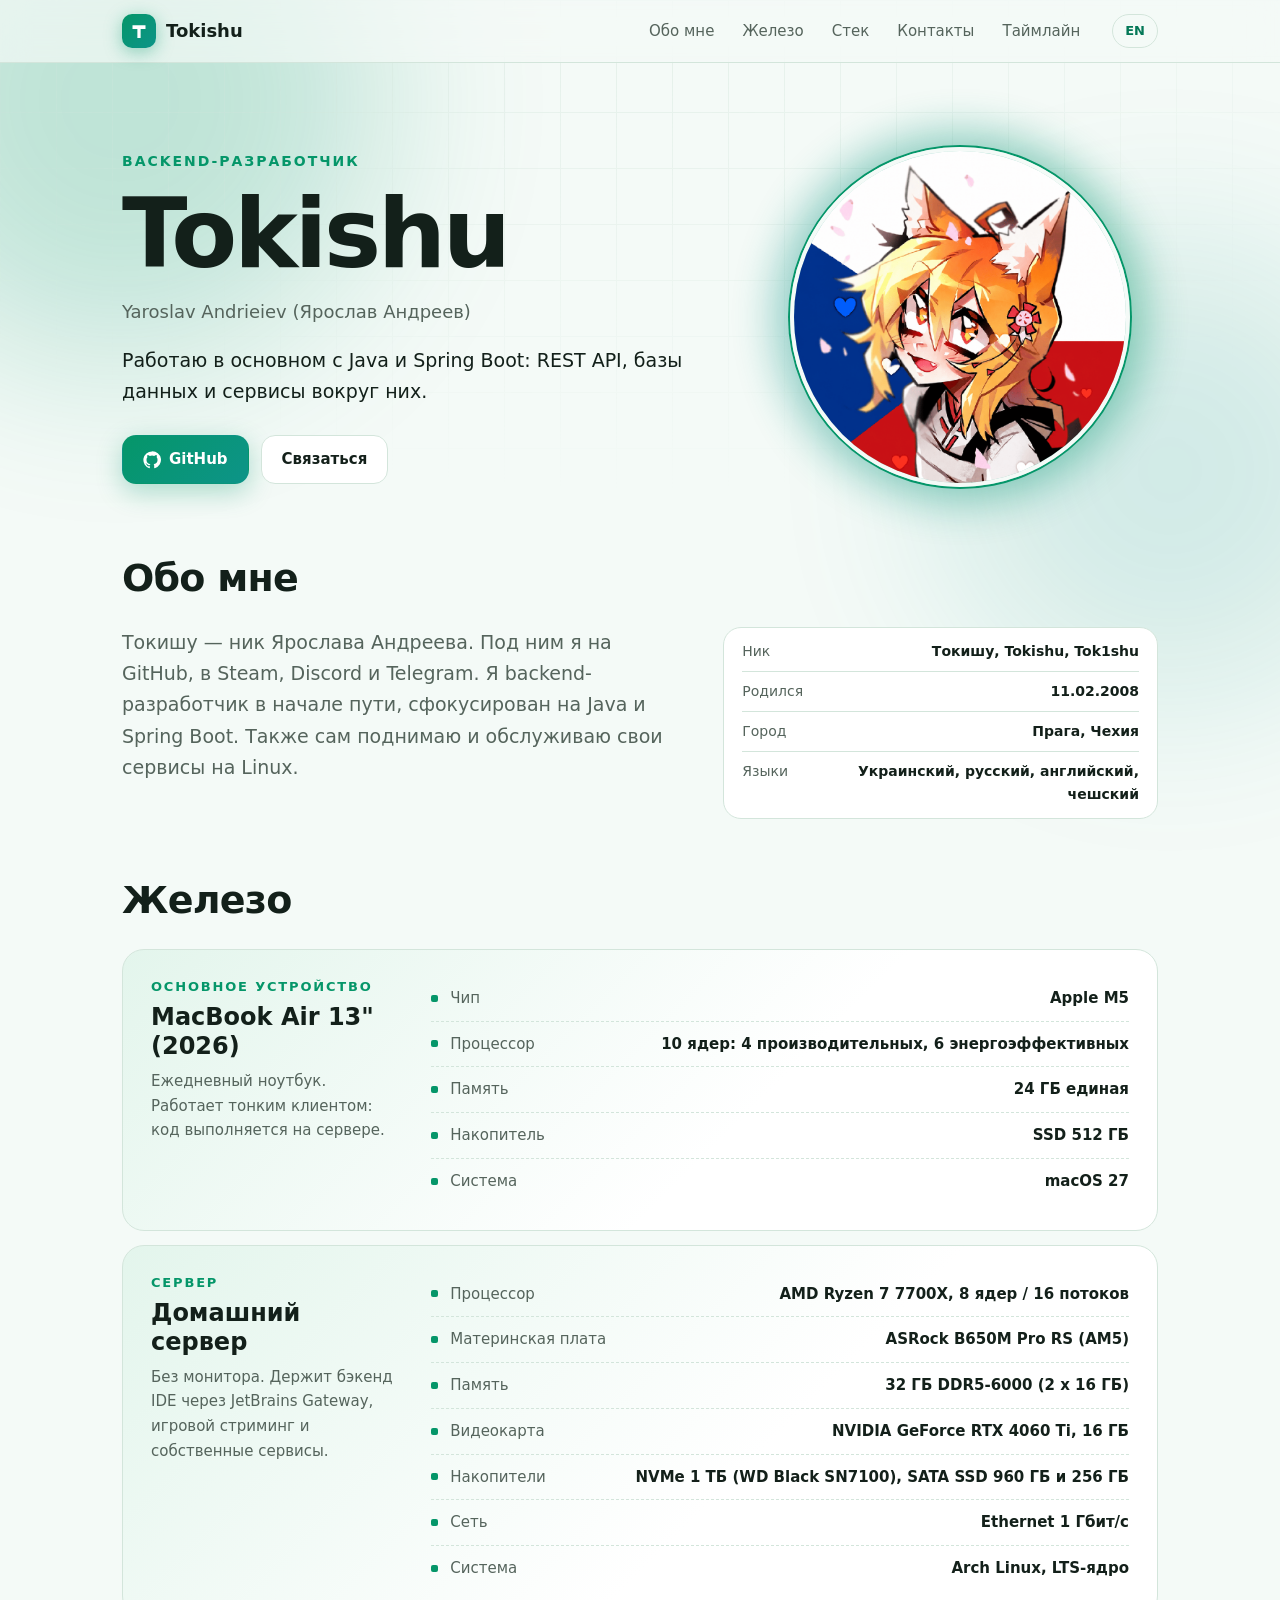
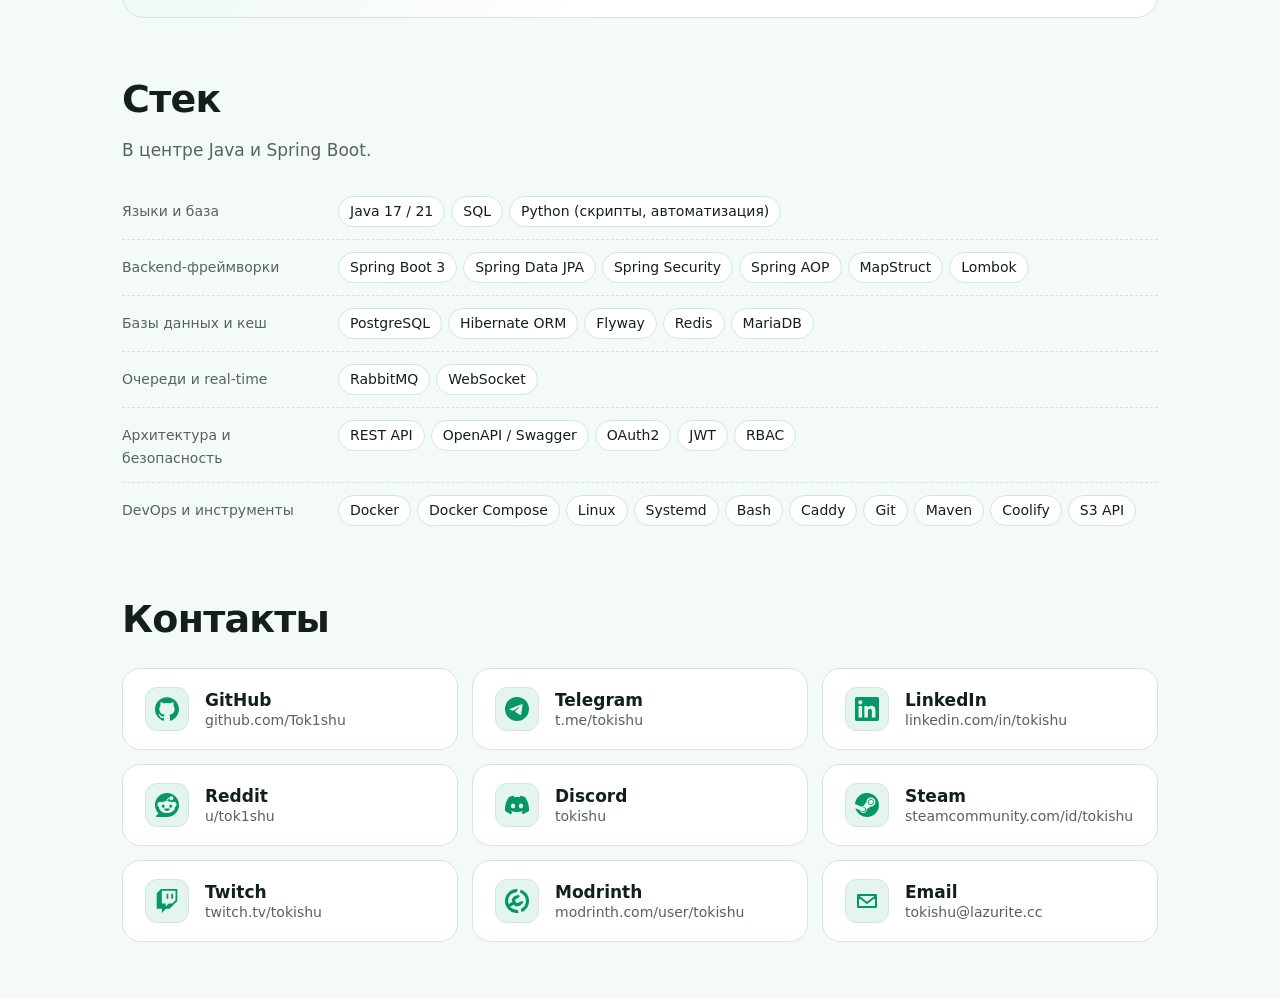
==== commit a35eb805: "Remove footer Co-authored-by: Zyabra <agent@lazurite.cc>" ====
--- a/ru/index.html
+++ b/ru/index.html
@@ -39,6 +39,5 @@
 <a class="link" href="mailto:tokishu@lazurite.cc"><span class="ic"><svg viewBox="0 0 24 24" aria-hidden="true"><path fill="none" stroke="currentColor" stroke-width="2" stroke-linecap="round" stroke-linejoin="round" d="M3 6h18v12H3zM3 7l9 7 9-7"/></svg></span><span><b>Email</b>tokishu@lazurite.cc</span></a>
 </div></section>
 </main>
-<footer><div class="wrap">Tokishu · Доступен на английском и русском.</div></footer>
 <script src="/app.js" defer></script>
 </body></html>
